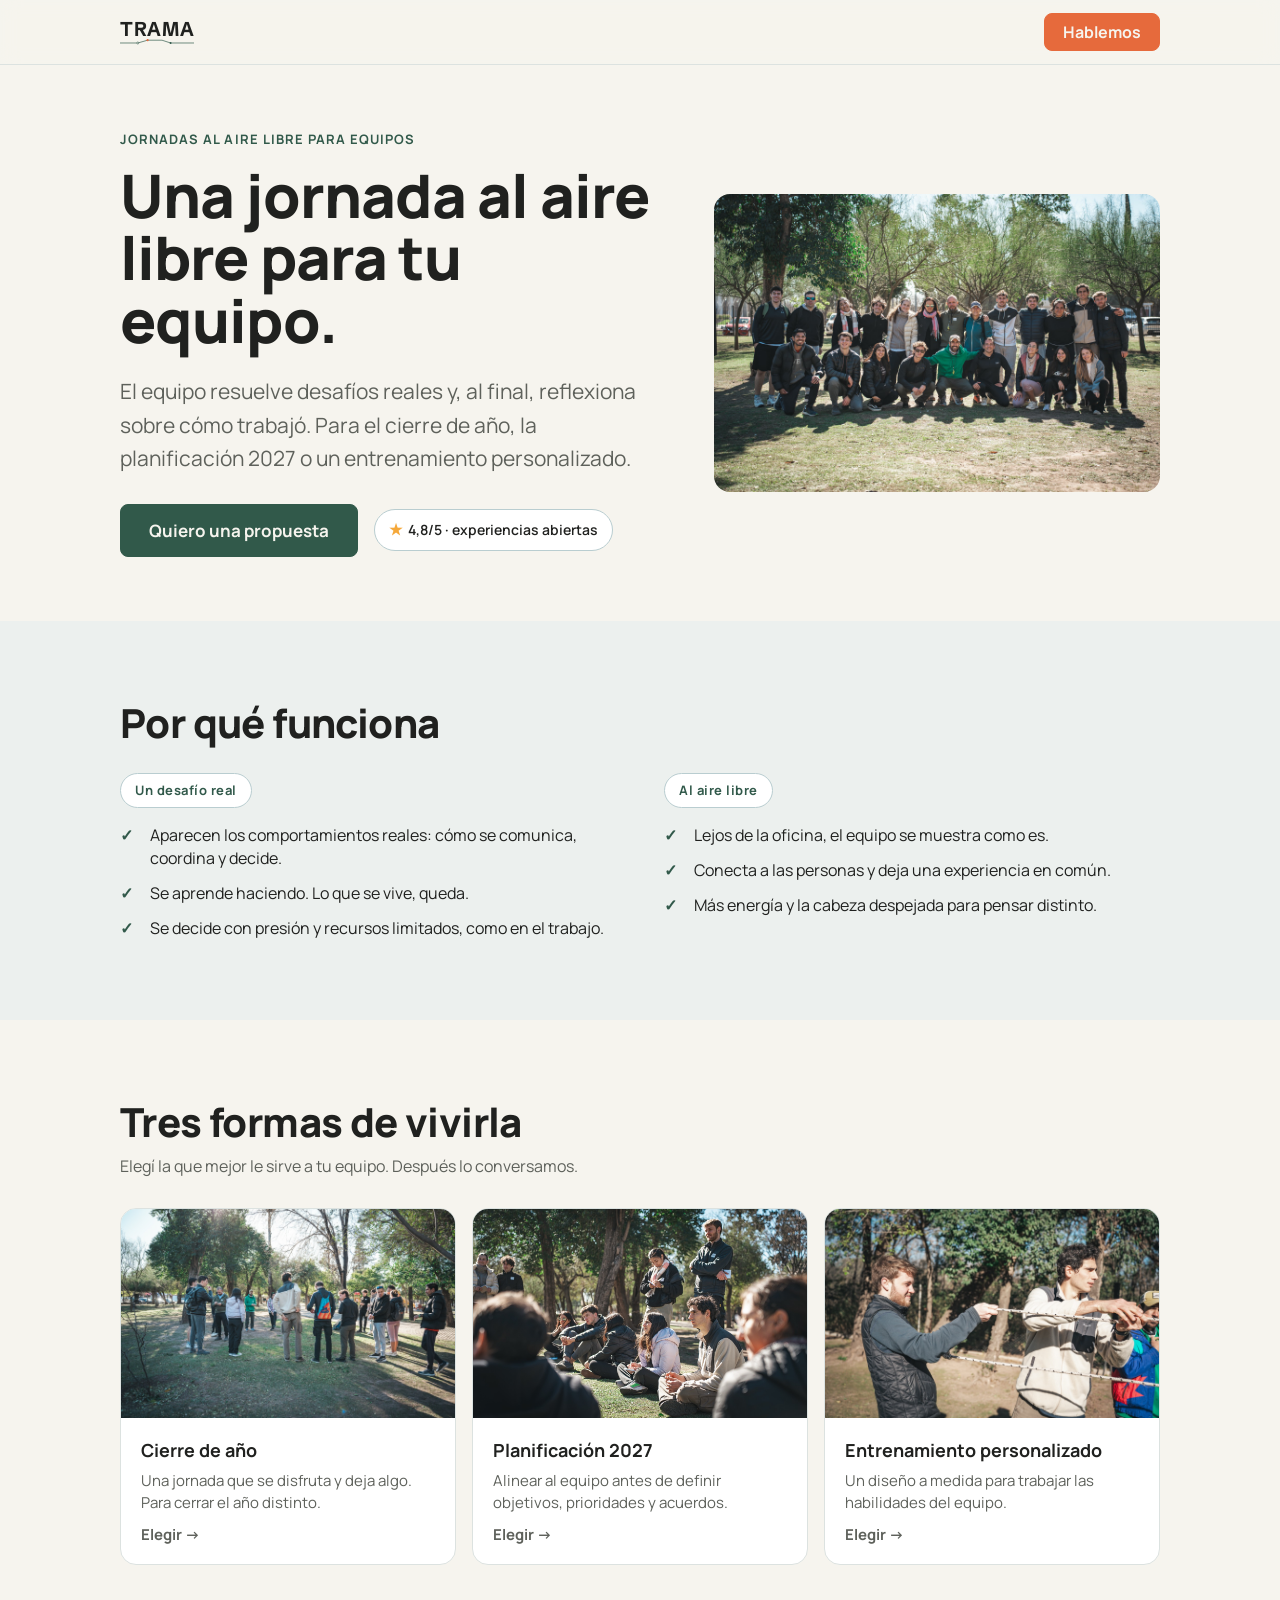
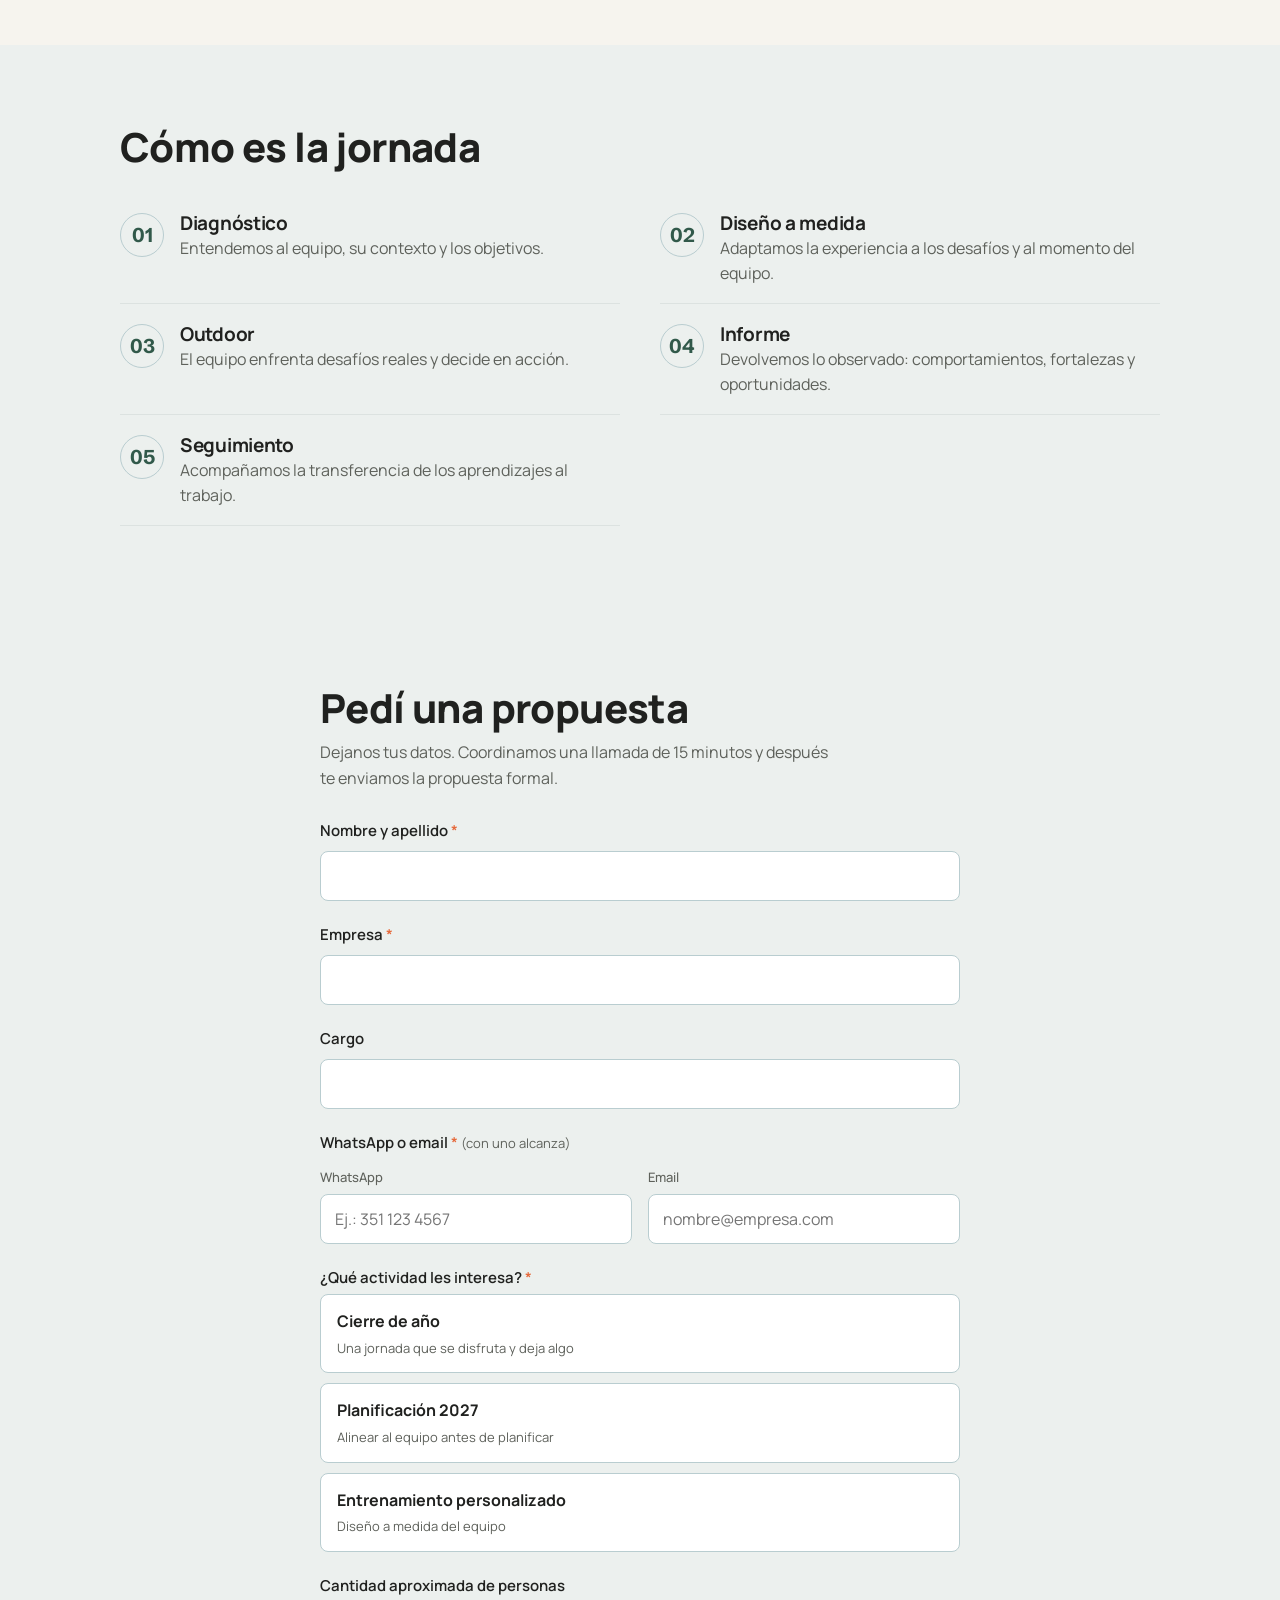
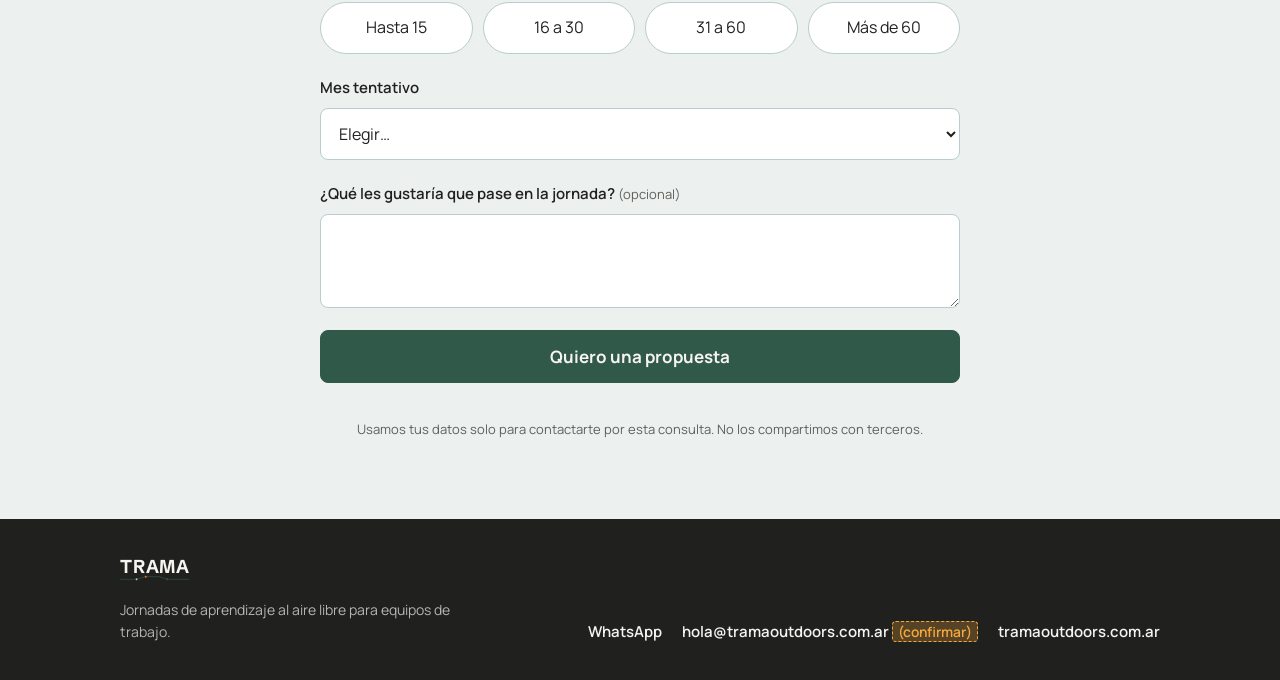
==== jornadas/index.html @ 4310eb59 "Add /jornadas captación landing Página estática en /jornadas: landing directa para captar consultas " ====
<!DOCTYPE html>
<html lang="es">
<head>
<meta charset="UTF-8" />
<meta name="viewport" content="width=device-width, initial-scale=1.0" />

<title>TRAMA — Jornadas al aire libre para equipos</title>
<meta name="description" content="Una jornada al aire libre para tu equipo: resuelve desafíos reales y después reflexiona sobre cómo trabajó. Para el cierre de año, la planificación 2027 o un entrenamiento personalizado." />
<meta name="theme-color" content="#F6F4EE" />
<link rel="icon" href="data:image/svg+xml,%3Csvg%20xmlns='http://www.w3.org/2000/svg'%20viewBox='0%200%2032%2032'%3E%3Crect%20width='32'%20height='32'%20rx='6'%20fill='%2331594A'/%3E%3Ctext%20x='16'%20y='23'%20font-family='Arial,sans-serif'%20font-size='20'%20font-weight='800'%20fill='%23F6F4EE'%20text-anchor='middle'%3ET%3C/text%3E%3C/svg%3E" />

<meta property="og:type" content="website" />
<meta property="og:site_name" content="TRAMA" />
<meta property="og:title" content="TRAMA — Jornadas al aire libre para equipos" />
<meta property="og:description" content="El equipo resuelve desafíos reales al aire libre y después reflexiona sobre cómo trabajó." />
<meta property="og:image" content="https://tramaoutdoors.com.ar/jornadas/img/equipo-banner.jpg" />
<meta name="twitter:card" content="summary_large_image" />

<link rel="preconnect" href="https://fonts.googleapis.com" />
<link rel="preconnect" href="https://fonts.gstatic.com" crossorigin />
<link href="https://fonts.googleapis.com/css2?family=Manrope:wght@400;500;600;700;800&family=Schibsted+Grotesk:wght@700&display=swap" rel="stylesheet" />
<link rel="stylesheet" href="styles.css" />
</head>
<body>

<a class="skip-link" href="#form">Ir al formulario</a>

<!-- ============================ HEADER ============================ -->
<header class="site-header" id="top">
  <div class="wrap header-inner">
    <a href="#top" class="logo-link" aria-label="TRAMA — inicio">
      <svg class="logo" viewBox="0 0 372 150" role="img" aria-label="TRAMA" fill="none" xmlns="http://www.w3.org/2000/svg">
        <text x="0" y="96" textLength="372" lengthAdjust="spacingAndGlyphs" font-family="'Schibsted Grotesk','Manrope',sans-serif" font-weight="700" font-size="100" letter-spacing="3" fill="currentColor">TRAMA</text>
        <path d="M0 130 H89 L138 116 H210 L253 130 H372" stroke="#31594A" stroke-width="3.4" stroke-linecap="round" stroke-linejoin="round"/>
        <circle cx="89" cy="130" r="5" fill="#F6F4EE" stroke="#31594A" stroke-width="3"/>
        <circle cx="138" cy="116" r="5.5" fill="#E66A3C"/>
        <circle cx="253" cy="130" r="5" fill="#31594A"/>
      </svg>
    </a>
    <a class="btn btn-accent" href="https://wa.me/5493512315618" target="_blank" rel="noopener">Hablemos</a>
  </div>
</header>

<main>

<!-- ============================ HERO ============================ -->
<section class="hero" aria-labelledby="hero-title">
  <div class="wrap hero-grid">
    <div class="hero-copy">
      <p class="eyebrow">Jornadas al aire libre para equipos</p>
      <h1 id="hero-title">Una jornada al aire libre para tu equipo.</h1>
      <p class="hero-sub">El equipo resuelve desafíos reales y, al final, reflexiona sobre cómo trabajó. Para el cierre de año, la planificación 2027 o un entrenamiento personalizado.</p>
      <div class="hero-cta">
        <a href="#form" class="btn btn-primary btn-lg">Quiero una propuesta</a>
        <span class="hero-chip"><span class="star" aria-hidden="true">★</span> 4,8/5 · experiencias abiertas</span>
      </div>
    </div>
    <div class="hero-media">
      <img src="img/equipo-banner.jpg" alt="Equipo reunido al aire libre en una jornada de TRAMA" fetchpriority="high" />
    </div>
  </div>
</section>

<!-- ============================ POR QUÉ FUNCIONA ============================ -->
<section class="section surface" aria-labelledby="ben-h">
  <div class="wrap">
    <h2 class="section-h" id="ben-h">Por qué funciona</h2>
    <div class="benefits">
      <div class="benefit-group">
        <span class="tag">Un desafío real</span>
        <ul>
          <li>Aparecen los comportamientos reales: cómo se comunica, coordina y decide.</li>
          <li>Se aprende haciendo. Lo que se vive, queda.</li>
          <li>Se decide con presión y recursos limitados, como en el trabajo.</li>
        </ul>
      </div>
      <div class="benefit-group">
        <span class="tag">Al aire libre</span>
        <ul>
          <li>Lejos de la oficina, el equipo se muestra como es.</li>
          <li>Conecta a las personas y deja una experiencia en común.</li>
          <li>Más energía y la cabeza despejada para pensar distinto.</li>
        </ul>
      </div>
    </div>
  </div>
</section>

<!-- ============================ TRES PROPUESTAS ============================ -->
<section class="section" id="propuestas" aria-labelledby="prop-h">
  <div class="wrap">
    <h2 class="section-h" id="prop-h">Tres formas de vivirla</h2>
    <p class="section-intro">Elegí la que mejor le sirve a tu equipo. Después lo conversamos.</p>
    <div class="options">
      <button type="button" class="option" data-activity="Cierre de año" aria-label="Elegir Cierre de año y pedir propuesta">
        <span class="option-media"><img src="img/outdoor-desarrollo.jpg" alt="Equipo de TRAMA en una ronda al aire libre" loading="lazy" /></span>
        <span class="option-body">
          <strong>Cierre de año</strong>
          <span>Una jornada que se disfruta y deja algo. Para cerrar el año distinto.</span>
          <span class="option-cta">Elegir <span aria-hidden="true">→</span></span>
        </span>
      </button>
      <button type="button" class="option" data-activity="Planificación 2027" aria-label="Elegir Planificación 2027 y pedir propuesta">
        <span class="option-media"><img src="img/exp-4.jpg" alt="Equipo en ronda de reflexión en el parque" loading="lazy" /></span>
        <span class="option-body">
          <strong>Planificación 2027</strong>
          <span>Alinear al equipo antes de definir objetivos, prioridades y acuerdos.</span>
          <span class="option-cta">Elegir <span aria-hidden="true">→</span></span>
        </span>
      </button>
      <button type="button" class="option" data-activity="Entrenamiento personalizado" aria-label="Elegir Entrenamiento personalizado y pedir propuesta">
        <span class="option-media"><img src="img/outdoor-jornadas.jpg" alt="Integrantes coordinando un desafío con una cuerda" loading="lazy" /></span>
        <span class="option-body">
          <strong>Entrenamiento personalizado</strong>
          <span>Un diseño a medida para trabajar las habilidades del equipo.</span>
          <span class="option-cta">Elegir <span aria-hidden="true">→</span></span>
        </span>
      </button>
    </div>
  </div>
</section>

<!-- ============================ CÓMO ES LA JORNADA ============================ -->
<section class="section surface" aria-labelledby="como-h">
  <div class="wrap">
    <h2 class="section-h" id="como-h">Cómo es la jornada</h2>
    <ol class="steps">
      <li class="step"><span class="step-n">01</span><div><h3>Diagnóstico</h3><p>Entendemos al equipo, su contexto y los objetivos.</p></div></li>
      <li class="step"><span class="step-n">02</span><div><h3>Diseño a medida</h3><p>Adaptamos la experiencia a los desafíos y al momento del equipo.</p></div></li>
      <li class="step"><span class="step-n">03</span><div><h3>Outdoor</h3><p>El equipo enfrenta desafíos reales y decide en acción.</p></div></li>
      <li class="step"><span class="step-n">04</span><div><h3>Informe</h3><p>Devolvemos lo observado: comportamientos, fortalezas y oportunidades.</p></div></li>
      <li class="step"><span class="step-n">05</span><div><h3>Seguimiento</h3><p>Acompañamos la transferencia de los aprendizajes al trabajo.</p></div></li>
    </ol>
  </div>
</section>

<!-- ============================ FORMULARIO ============================ -->
<section class="section form-section" id="form" aria-labelledby="form-h">
  <div class="wrap narrow">
    <h2 class="section-h" id="form-h">Pedí una propuesta</h2>
    <p class="form-intro">Dejanos tus datos. Coordinamos una llamada de 15 minutos y después te enviamos la propuesta formal.</p>

    <form id="lead-form" novalidate>
      <div class="hp" aria-hidden="true">
        <label>No completar este campo
          <input type="text" name="empresa_web" tabindex="-1" autocomplete="off" />
        </label>
      </div>

      <input type="hidden" name="variante" id="f-variante" value="directo" />
      <input type="hidden" name="utm_source" id="f-utm-source" value="" />
      <input type="hidden" name="utm_medium" id="f-utm-medium" value="" />
      <input type="hidden" name="utm_campaign" id="f-utm-campaign" value="" />
      <input type="hidden" name="utm_content" id="f-utm-content" value="" />
      <input type="hidden" name="utm_term" id="f-utm-term" value="" />
      <input type="hidden" name="pagina" id="f-pagina" value="" />

      <div class="field">
        <label for="nombre">Nombre y apellido <span class="req">*</span></label>
        <input type="text" id="nombre" name="nombre" autocomplete="name" required />
        <p class="err" data-err-for="nombre"></p>
      </div>

      <div class="field">
        <label for="empresa">Empresa <span class="req">*</span></label>
        <input type="text" id="empresa" name="empresa" autocomplete="organization" required />
        <p class="err" data-err-for="empresa"></p>
      </div>

      <div class="field">
        <label for="cargo">Cargo</label>
        <input type="text" id="cargo" name="cargo" autocomplete="organization-title" />
      </div>

      <fieldset class="field" id="contacto-group">
        <legend>WhatsApp o email <span class="req">*</span> <span class="hint">(con uno alcanza)</span></legend>
        <div class="field-sub">
          <label for="whatsapp" class="sub-label">WhatsApp</label>
          <input type="tel" id="whatsapp" name="whatsapp" inputmode="tel" autocomplete="tel" placeholder="Ej.: 351 123 4567" />
        </div>
        <div class="field-sub">
          <label for="email" class="sub-label">Email</label>
          <input type="email" id="email" name="email" autocomplete="email" placeholder="nombre@empresa.com" />
        </div>
        <p class="err" data-err-for="contacto"></p>
      </fieldset>

      <fieldset class="field">
        <legend>¿Qué actividad les interesa? <span class="req">*</span></legend>
        <div class="choice-grid" id="actividad-group">
          <label class="choice choice-lg">
            <input type="radio" name="actividad" value="Cierre de año" />
            <span class="choice-box"><strong>Cierre de año</strong><small>Una jornada que se disfruta y deja algo</small></span>
          </label>
          <label class="choice choice-lg">
            <input type="radio" name="actividad" value="Planificación 2027" />
            <span class="choice-box"><strong>Planificación 2027</strong><small>Alinear al equipo antes de planificar</small></span>
          </label>
          <label class="choice choice-lg">
            <input type="radio" name="actividad" value="Entrenamiento personalizado" />
            <span class="choice-box"><strong>Entrenamiento personalizado</strong><small>Diseño a medida del equipo</small></span>
          </label>
        </div>
        <p class="err" data-err-for="actividad"></p>
      </fieldset>

      <fieldset class="field">
        <legend>Cantidad aproximada de personas</legend>
        <div class="choice-grid choice-grid-pills">
          <label class="choice"><input type="radio" name="personas" value="Hasta 15" /><span class="choice-box">Hasta 15</span></label>
          <label class="choice"><input type="radio" name="personas" value="16 a 30" /><span class="choice-box">16 a 30</span></label>
          <label class="choice"><input type="radio" name="personas" value="31 a 60" /><span class="choice-box">31 a 60</span></label>
          <label class="choice"><input type="radio" name="personas" value="Más de 60" /><span class="choice-box">Más de 60</span></label>
        </div>
      </fieldset>

      <div class="field">
        <label for="mes">Mes tentativo</label>
        <select id="mes" name="mes">
          <option value="">Elegir…</option>
          <option>Octubre</option><option>Noviembre</option><option>Diciembre</option>
          <option>Enero</option><option>Febrero</option><option>Marzo</option>
          <option>Abril</option><option>Mayo</option><option>Junio</option>
          <option>Julio</option><option>Agosto</option><option>Septiembre</option>
          <option>Todavía no lo sé</option>
        </select>
      </div>

      <div class="field">
        <label for="mensaje">¿Qué les gustaría que pase en la jornada? <span class="hint">(opcional)</span></label>
        <textarea id="mensaje" name="mensaje" rows="3"></textarea>
      </div>

      <button type="submit" class="btn btn-primary btn-lg btn-block" id="submit-btn">Quiero una propuesta</button>
      <p class="privacy">Usamos tus datos solo para contactarte por esta consulta. No los compartimos con terceros.</p>
    </form>

    <div class="form-done" id="form-done" hidden role="status" aria-live="polite">
      <div class="form-done-icon" aria-hidden="true">✓</div>
      <h3>Recibimos los datos.</h3>
      <p>Te escribimos en <mark class="todo">24 horas hábiles</mark> para coordinar una llamada de 15 minutos.</p>
    </div>
  </div>
</section>

</main>

<!-- ============================ PIE ============================ -->
<footer class="site-footer">
  <div class="wrap footer-inner">
    <div>
      <svg class="logo logo-sm" viewBox="0 0 372 150" role="img" aria-label="TRAMA" fill="none" xmlns="http://www.w3.org/2000/svg">
        <text x="0" y="96" textLength="372" lengthAdjust="spacingAndGlyphs" font-family="'Schibsted Grotesk','Manrope',sans-serif" font-weight="700" font-size="100" letter-spacing="3" fill="currentColor">TRAMA</text>
        <path d="M0 130 H89 L138 116 H210 L253 130 H372" stroke="#31594A" stroke-width="3.4" stroke-linecap="round" stroke-linejoin="round"/>
        <circle cx="89" cy="130" r="5" fill="#F6F4EE" stroke="#31594A" stroke-width="3"/>
        <circle cx="138" cy="116" r="5.5" fill="#E66A3C"/>
        <circle cx="253" cy="130" r="5" fill="#31594A"/>
      </svg>
      <p class="footer-tag">Jornadas de aprendizaje al aire libre para equipos de trabajo.</p>
    </div>
    <nav class="footer-links" aria-label="Contacto">
      <a href="https://wa.me/5493512315618" target="_blank" rel="noopener">WhatsApp</a>
      <a href="mailto:hola@tramaoutdoors.com.ar" id="footer-email">hola@tramaoutdoors.com.ar <mark class="todo">(confirmar)</mark></a>
      <a href="https://tramaoutdoors.com.ar" target="_blank" rel="noopener">tramaoutdoors.com.ar</a>
    </nav>
  </div>
</footer>

<script src="script.js"></script>
</body>
</html>
---- jornadas/styles.css ----
/* ============================================================
   TRAMA — Landing de captación · Sistema de diseño
   Colores, tipografía y componentes según el brief.
   ============================================================ */

:root{
  /* Paleta */
  --green:#31594A;        /* primario */
  --green-hover:#274638;
  --terracota:#E66A3C;    /* acento — un solo punto fuerte por pantalla */
  --terracota-hover:#CB5329;
  --amber:#F5A83A;        /* destacados */
  --mist:#B9CDD0;         /* superficies y bordes */
  --carbon:#20211F;       /* texto */
  --paper:#F6F4EE;        /* fondo */

  /* Derivados funcionales */
  --muted:#5e615b;
  --surface:#ECF0EE;      /* azul grisáceo muy diluido para fondos alternos */
  --border:#DCE2E0;
  --border-strong:#B9CDD0;

  --sans:'Manrope',-apple-system,BlinkMacSystemFont,'Segoe UI',Roboto,sans-serif;
  --logo:'Schibsted Grotesk',var(--sans);

  --radius:8px;
  --radius-lg:16px;
  --radius-pill:999px;

  --wrap:1120px;
  --wrap-narrow:720px;
  --gut:clamp(20px,5vw,40px);

  --ease:cubic-bezier(0,0,0.2,1);
}

*{box-sizing:border-box;}
[hidden]{display:none !important;}
html{-webkit-text-size-adjust:100%;scroll-behavior:smooth;}
body{
  margin:0;background:var(--paper);color:var(--carbon);
  font-family:var(--sans);font-size:16px;line-height:1.6;font-weight:400;
  -webkit-font-smoothing:antialiased;
}
@media(prefers-reduced-motion:reduce){html{scroll-behavior:auto;}}

img{max-width:100%;display:block;}
a{color:var(--green);text-decoration:none;}
a:hover{text-decoration:underline;}
h1,h2,h3{margin:0;line-height:1.1;font-weight:800;letter-spacing:-0.015em;}
p{margin:0;}
ul,ol{margin:0;padding:0;list-style:none;}

/* Tipografía */
h1{font-size:clamp(34px,7.5vw,60px);line-height:1.04;}
.section-h{font-size:clamp(26px,4.6vw,40px);line-height:1.1;}
.lead{font-size:clamp(20px,3.2vw,28px);line-height:1.35;font-weight:600;}

/* Layout */
.wrap{max-width:var(--wrap);margin:0 auto;padding-inline:var(--gut);}
.narrow{max-width:var(--wrap-narrow);}
.section{padding-block:clamp(44px,8vw,80px);}
.surface{background:var(--surface);}
.section,.hero,#top{scroll-margin-top:76px;}

.eyebrow{
  font-size:13px;font-weight:700;letter-spacing:0.08em;text-transform:uppercase;
  color:var(--green);margin:0 0 14px;
}
.eyebrow-accent{color:var(--terracota);}

/* Accesibilidad */
.skip-link{
  position:absolute;left:12px;top:-60px;z-index:200;background:var(--green);color:#fff;
  padding:10px 16px;border-radius:var(--radius);transition:top .15s var(--ease);
}
.skip-link:focus{top:12px;text-decoration:none;}
:focus-visible{outline:3px solid var(--amber);outline-offset:2px;border-radius:4px;}

/* Marcadores [COMPLETAR] visibles */
.todo{
  background:rgba(245,168,58,.22);color:#8a5a12;border:1px dashed var(--amber);
  padding:0 .35em;border-radius:4px;font-style:normal;font-weight:600;font-size:.92em;
}

/* ===================== Botones ===================== */
.btn{
  display:inline-flex;align-items:center;justify-content:center;gap:.5em;
  font-family:var(--sans);font-weight:700;font-size:16px;line-height:1;
  padding:14px 22px;border-radius:var(--radius);border:1.5px solid transparent;cursor:pointer;
  transition:background .15s var(--ease),border-color .15s var(--ease),color .15s var(--ease),transform .12s var(--ease);
  text-align:center;
}
.btn:hover{text-decoration:none;}
.btn-lg{padding:17px 28px;font-size:17px;}
.btn-block{width:100%;}
.btn-primary{background:var(--green);color:var(--paper);border-color:var(--green);}
.btn-primary:hover{background:var(--green-hover);border-color:var(--green-hover);}
.btn-accent{background:var(--terracota);color:var(--paper);border-color:var(--terracota);}
.btn-accent:hover{background:var(--terracota-hover);border-color:var(--terracota-hover);}
.btn-secondary{background:transparent;color:var(--carbon);border-color:var(--carbon);}
.btn-secondary:hover{background:var(--carbon);color:var(--paper);}
.btn[disabled]{opacity:.55;cursor:not-allowed;}

/* Etiquetas redondeadas de categoría */
.tag{
  display:inline-block;font-size:13px;font-weight:700;letter-spacing:.04em;
  color:var(--green);background:#fff;border:1px solid var(--border-strong);
  padding:6px 14px;border-radius:var(--radius-pill);margin-bottom:16px;
}

/* ===================== Header ===================== */
.site-header{
  position:sticky;top:0;z-index:100;background:rgba(246,244,238,.9);
  backdrop-filter:saturate(140%) blur(10px);border-bottom:1px solid var(--border);
}
.header-inner{display:flex;align-items:center;justify-content:space-between;height:64px;}
.logo-link{display:inline-flex;align-items:center;}
.logo-link:hover{text-decoration:none;}
.logo{height:30px;width:auto;color:var(--carbon);}
.logo-sm{height:28px;}
.header-inner .btn{padding:10px 18px;}

/* ===================== Hero ===================== */
.hero{padding-block:clamp(32px,7vw,64px);}
.hero-grid{display:grid;gap:clamp(24px,5vw,48px);align-items:center;}
.hero-copy{max-width:640px;}
.hero h1{margin:.1em 0 .4em;}
.hero-sub{font-size:clamp(17px,2.4vw,21px);color:var(--muted);max-width:40ch;}
.hero-cta{display:flex;flex-wrap:wrap;align-items:center;gap:16px;margin-top:28px;}
.hero-chip{display:inline-flex;align-items:center;gap:.4em;font-size:14px;font-weight:600;color:var(--carbon);
  background:#fff;border:1px solid var(--border-strong);border-radius:var(--radius-pill);padding:8px 14px;}
.hero-chip .star{color:var(--amber);font-size:15px;}
.hero-media img{width:100%;aspect-ratio:3/2;object-fit:cover;border-radius:var(--radius-lg);display:block;}
.hero-dates{
  font-size:14px;font-weight:600;color:var(--green);
  background:#fff;border:1px solid var(--border-strong);border-radius:var(--radius-pill);padding:8px 16px;margin:0;
}
.hero-dates[hidden]{display:none;}

/* ===================== Marcadores de foto ===================== */
.photo{
  position:relative;border:1.5px dashed var(--border-strong);border-radius:var(--radius-lg);
  background:var(--surface);display:flex;align-items:flex-end;overflow:hidden;margin:0;
}
.photo-hero{aspect-ratio:4/3;}
.photo-tag{
  font-size:12.5px;line-height:1.4;color:var(--muted);font-style:italic;
  padding:12px 14px;background:linear-gradient(transparent,rgba(246,244,238,.85));width:100%;
}

/* ===================== Problema ===================== */
.problem-main{font-size:clamp(24px,4.4vw,38px);font-weight:800;line-height:1.12;letter-spacing:-.02em;margin:0 0 .4em;max-width:18ch;}
.problem-sub{font-size:clamp(17px,2.4vw,21px);color:var(--muted);max-width:46ch;}

/* ===================== Qué es ===================== */
#quees .lead{margin:.5em 0 .8em;max-width:26ch;}
.quees-note{font-size:16px;color:var(--muted);max-width:60ch;}

/* ===================== Por qué funciona (beneficios) ===================== */
.benefits{display:grid;gap:28px;margin-top:28px;}
.benefit-group .tag{margin-bottom:16px;}
.benefit-group ul{display:grid;gap:12px;}
.benefit-group li{position:relative;padding-left:30px;font-size:16px;line-height:1.45;color:var(--carbon);}
.benefit-group li::before{content:"✓";position:absolute;left:0;top:0;color:var(--green);font-weight:800;}

/* ===================== Tres propuestas ===================== */
.section-intro{color:var(--muted);margin:10px 0 0;max-width:52ch;}
.options{display:grid;gap:16px;margin-top:28px;}
.option{text-align:left;cursor:pointer;background:#fff;border:1px solid var(--border);border-radius:var(--radius-lg);
  overflow:hidden;padding:0;font:inherit;color:inherit;display:flex;flex-direction:column;
  transition:border-color .15s var(--ease),box-shadow .15s var(--ease);}
.option:hover{border-color:var(--green);box-shadow:0 0 0 1px var(--green);}
.option-media{display:block;aspect-ratio:16/10;overflow:hidden;background:var(--surface);}
.option-media img{width:100%;height:100%;object-fit:cover;display:block;}
.option-body{display:flex;flex-direction:column;gap:6px;padding:18px 20px;}
.option-body strong{font-size:18px;}
.option-body > span{color:var(--muted);font-size:15px;line-height:1.45;}
.option-cta{color:var(--green);font-weight:700;font-size:14px;margin-top:4px;}

/* ===================== Formatos ===================== */
.cards-2{display:grid;gap:16px;margin-top:28px;}
.card{background:#fff;border:1px solid var(--border);border-radius:var(--radius-lg);padding:24px;}
.card-specs{display:flex;flex-direction:column;gap:10px;font-size:16px;}
.card-specs strong{color:var(--carbon);}

/* ===================== Cómo trabajamos ===================== */
.steps{display:grid;gap:4px;margin-top:28px;}
.step{display:grid;grid-template-columns:auto 1fr;gap:16px;align-items:start;padding:16px 0;border-top:1px solid var(--border);}
.step:first-child{border-top:none;}
.step-n{font-family:var(--logo);font-weight:700;font-size:20px;color:var(--green);
  width:44px;height:44px;flex:none;display:flex;align-items:center;justify-content:center;
  border:1.5px solid var(--border-strong);border-radius:var(--radius-pill);}
.step h3{font-size:19px;font-weight:700;margin-bottom:2px;}
.step p{color:var(--muted);}

/* ===================== Qué se lleva ===================== */
.takeaways{display:grid;gap:14px;margin-top:28px;}
.takeaway{position:relative;padding-left:34px;font-size:clamp(17px,2.4vw,20px);font-weight:600;}
.takeaway::before{content:"";position:absolute;left:0;top:.5em;width:14px;height:14px;border-radius:50%;
  background:var(--green);box-shadow:0 0 0 4px rgba(49,89,74,.14);}

/* ===================== Confianza ===================== */
.rating{display:flex;align-items:center;gap:20px;flex-wrap:wrap;
  background:#fff;border:1px solid var(--border);border-radius:var(--radius-lg);padding:22px 26px;margin:24px 0 32px;}
.rating-score{font-size:clamp(44px,8vw,60px);font-weight:800;color:var(--amber);line-height:1;letter-spacing:-.02em;}
.rating-right{display:flex;flex-direction:column;gap:4px;}
.stars{color:var(--amber);font-size:20px;letter-spacing:2px;}
.rating-label{font-size:15px;color:var(--muted);}
.rating-label strong{color:var(--carbon);}

.testis{display:grid;gap:16px;}
.testi{margin:0;background:#fff;border:1px solid var(--border);border-radius:var(--radius-lg);padding:22px;}
.testi p{font-size:17px;line-height:1.5;font-weight:500;}
.testi cite{display:block;margin-top:14px;font-size:13px;font-style:normal;color:var(--muted);}

.founders-h{font-size:19px;font-weight:700;margin:40px 0 16px;}
.founders{display:grid;gap:16px;}
.founder{display:flex;align-items:center;gap:16px;}
.founder-photo{flex:none;width:60px;height:60px;border-radius:50%;overflow:hidden;position:relative;
  border:1.5px dashed var(--border-strong);background:var(--surface);display:flex;align-items:center;justify-content:center;}
.founder-photo .photo-tag{font-size:9px;padding:4px;text-align:center;background:none;}
.founder strong{display:block;font-size:16px;}
.founder span{color:var(--muted);font-size:14.5px;}

/* ===================== Formulario ===================== */
.form-section{background:var(--surface);}
.form-intro{color:var(--muted);margin:10px 0 28px;max-width:52ch;}
#lead-form{display:grid;gap:22px;}
.field{display:grid;gap:8px;border:0;padding:0;margin:0;min-width:0;}
.field > label,.field legend{font-weight:600;font-size:15px;color:var(--carbon);padding:0;}
.field legend{margin-bottom:4px;}
.req{color:var(--terracota);}
.hint{font-weight:400;color:var(--muted);font-size:13px;}
.field input[type=text],.field input[type=tel],.field input[type=email],.field select,.field textarea{
  width:100%;font-family:var(--sans);font-size:16px;color:var(--carbon);background:#fff;
  border:1.5px solid var(--border-strong);border-radius:var(--radius);padding:13px 14px;
}
.field textarea{resize:vertical;}
.field input:focus,.field select:focus,.field textarea:focus{border-color:var(--green);outline:none;box-shadow:0 0 0 3px rgba(49,89,74,.15);}
.field input.invalid,.field .invalid{border-color:var(--terracota);}
.field-sub{display:grid;gap:6px;margin-top:8px;}
.sub-label{font-size:13px;color:var(--muted);font-weight:500;}
.err{color:var(--terracota-hover);font-size:13.5px;font-weight:600;margin:0;min-height:0;}
.err:empty{display:none;}

/* Botones de opción grandes (actividad) y pills (personas) */
.choice-grid{display:grid;gap:10px;}
.choice-grid-pills{grid-template-columns:repeat(2,1fr);}
.choice{position:relative;cursor:pointer;}
.choice input{position:absolute;opacity:0;width:1px;height:1px;}
.choice-box{
  display:flex;flex-direction:column;gap:3px;justify-content:center;
  border:1.5px solid var(--border-strong);border-radius:var(--radius);background:#fff;
  padding:14px 16px;transition:border-color .12s var(--ease),background .12s var(--ease),box-shadow .12s var(--ease);
}
.choice-lg .choice-box{min-height:62px;}
.choice-box strong{font-size:16px;}
.choice-box small{color:var(--muted);font-size:13px;}
.choice-grid-pills .choice-box{text-align:center;align-items:center;border-radius:var(--radius-pill);padding:12px 10px;}
.choice:hover .choice-box{border-color:var(--green);}
.choice input:checked + .choice-box{border-color:var(--green);background:rgba(49,89,74,.07);box-shadow:inset 0 0 0 1px var(--green);}
.choice input:focus-visible + .choice-box{outline:3px solid var(--amber);outline-offset:2px;}

/* Honeypot */
.hp{position:absolute;left:-9999px;width:1px;height:1px;overflow:hidden;}

.privacy{font-size:13px;color:var(--muted);text-align:center;margin:14px 0 0;}

/* Éxito */
.form-done{text-align:center;background:#fff;border:1px solid var(--border);border-radius:var(--radius-lg);padding:40px 28px;}
.form-done-icon{width:56px;height:56px;border-radius:50%;background:var(--green);color:#fff;font-size:28px;
  display:flex;align-items:center;justify-content:center;margin:0 auto 18px;}
.form-done h3{font-size:24px;margin-bottom:8px;}
.form-done p{color:var(--muted);font-size:17px;}

/* ===================== Footer ===================== */
.site-footer{background:var(--carbon);color:var(--paper);padding-block:36px;}
.site-footer .logo{color:var(--paper);}
.footer-inner{display:flex;flex-direction:column;gap:20px;justify-content:space-between;}
.footer-tag{color:rgba(246,244,238,.7);font-size:14px;margin-top:8px;max-width:40ch;}
.footer-links{display:flex;flex-wrap:wrap;gap:20px;}
.footer-links a{color:var(--paper);font-weight:600;font-size:15px;}
.footer-links a:hover{color:var(--amber);}
.site-footer .todo{background:rgba(245,168,58,.25);color:var(--amber);border-color:var(--amber);}

/* ===================== Desktop ===================== */
@media(min-width:720px){
  .cards-2{grid-template-columns:1fr 1fr;}
  .options{grid-template-columns:repeat(3,1fr);}
  .benefits{grid-template-columns:1fr 1fr;gap:48px;}
  .testis{grid-template-columns:repeat(3,1fr);}
  .founders{grid-template-columns:repeat(3,1fr);}
  .founder{flex-direction:column;align-items:flex-start;text-align:left;}
  .choice-grid-pills{grid-template-columns:repeat(4,1fr);}
  #contacto-group{grid-template-columns:1fr 1fr;gap:16px;}
  #contacto-group legend{grid-column:1/-1;}
  #contacto-group .err{grid-column:1/-1;}
}
@media(min-width:900px){
  .hero-grid{grid-template-columns:1.1fr .9fr;}
  .footer-inner{flex-direction:row;align-items:flex-end;}
  .steps{grid-template-columns:1fr 1fr;gap:4px 40px;}
  .step{border-top:none;border-bottom:1px solid var(--border);}
}
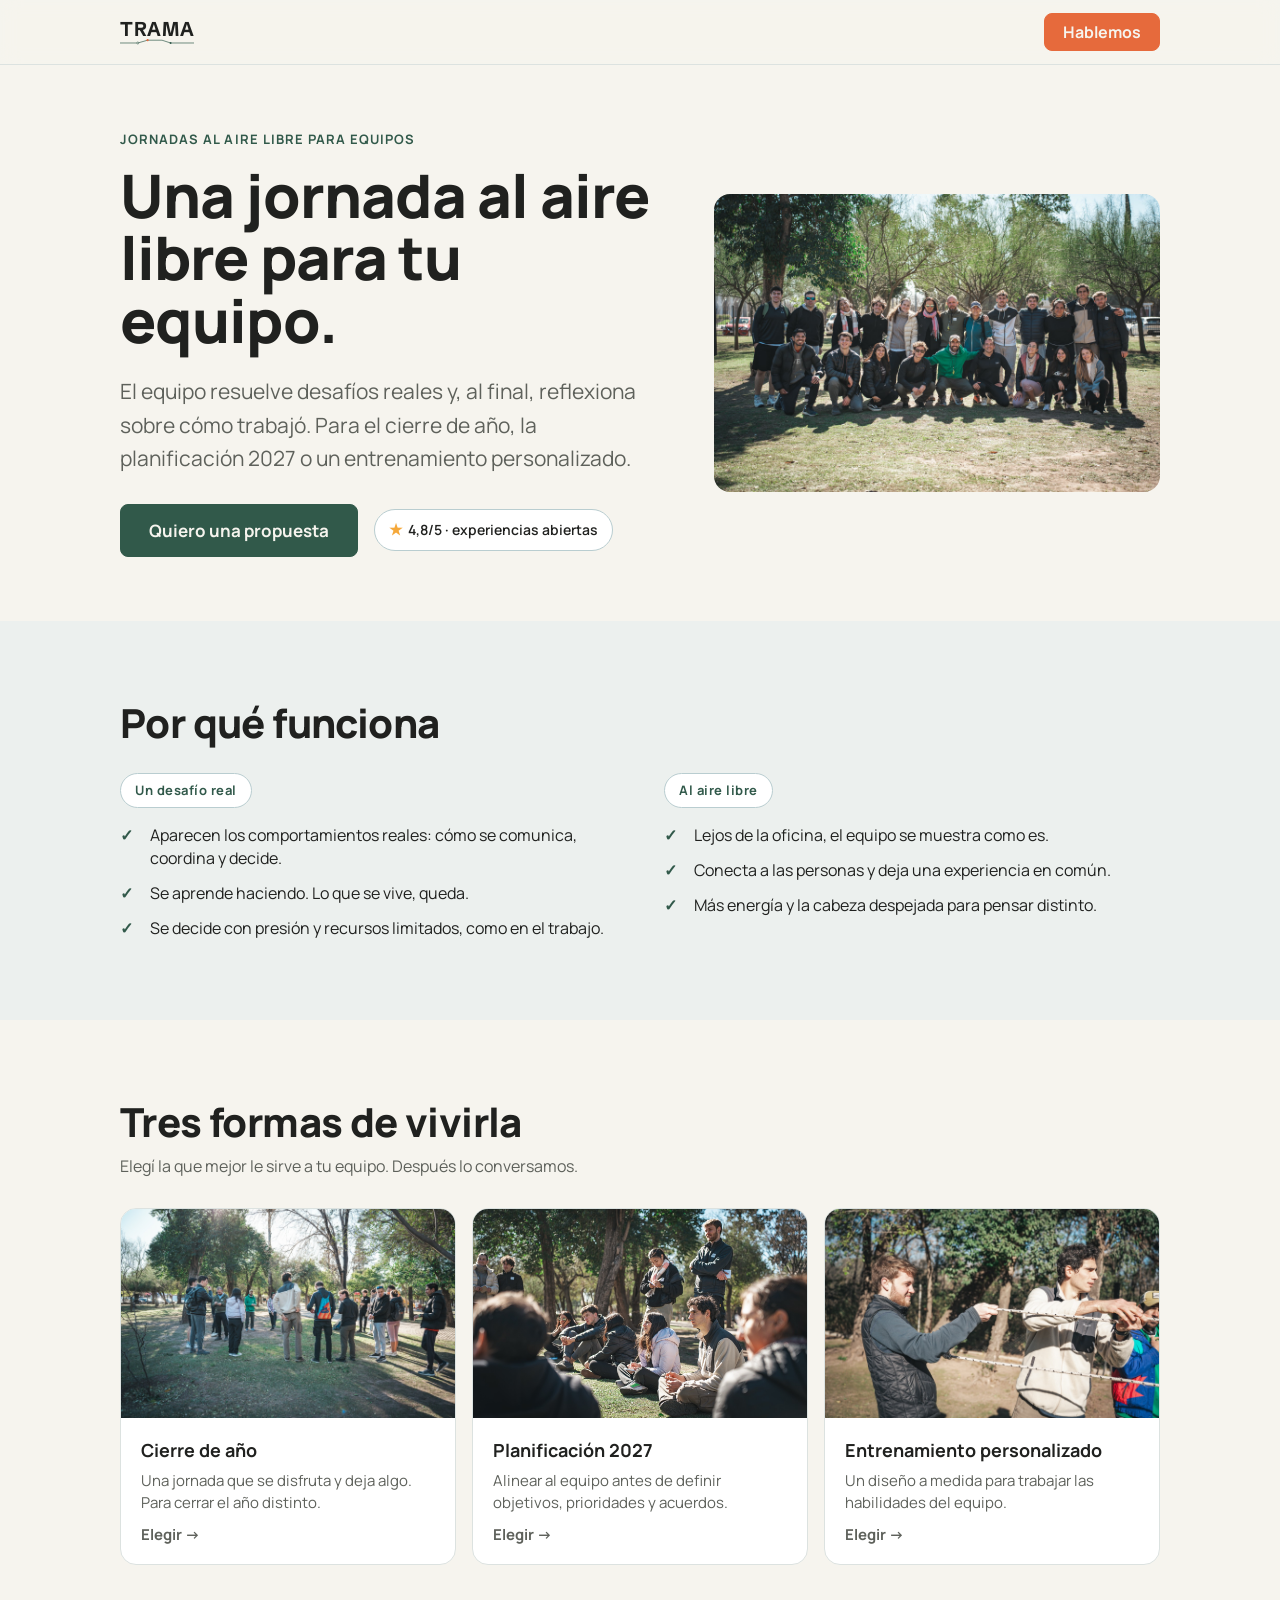
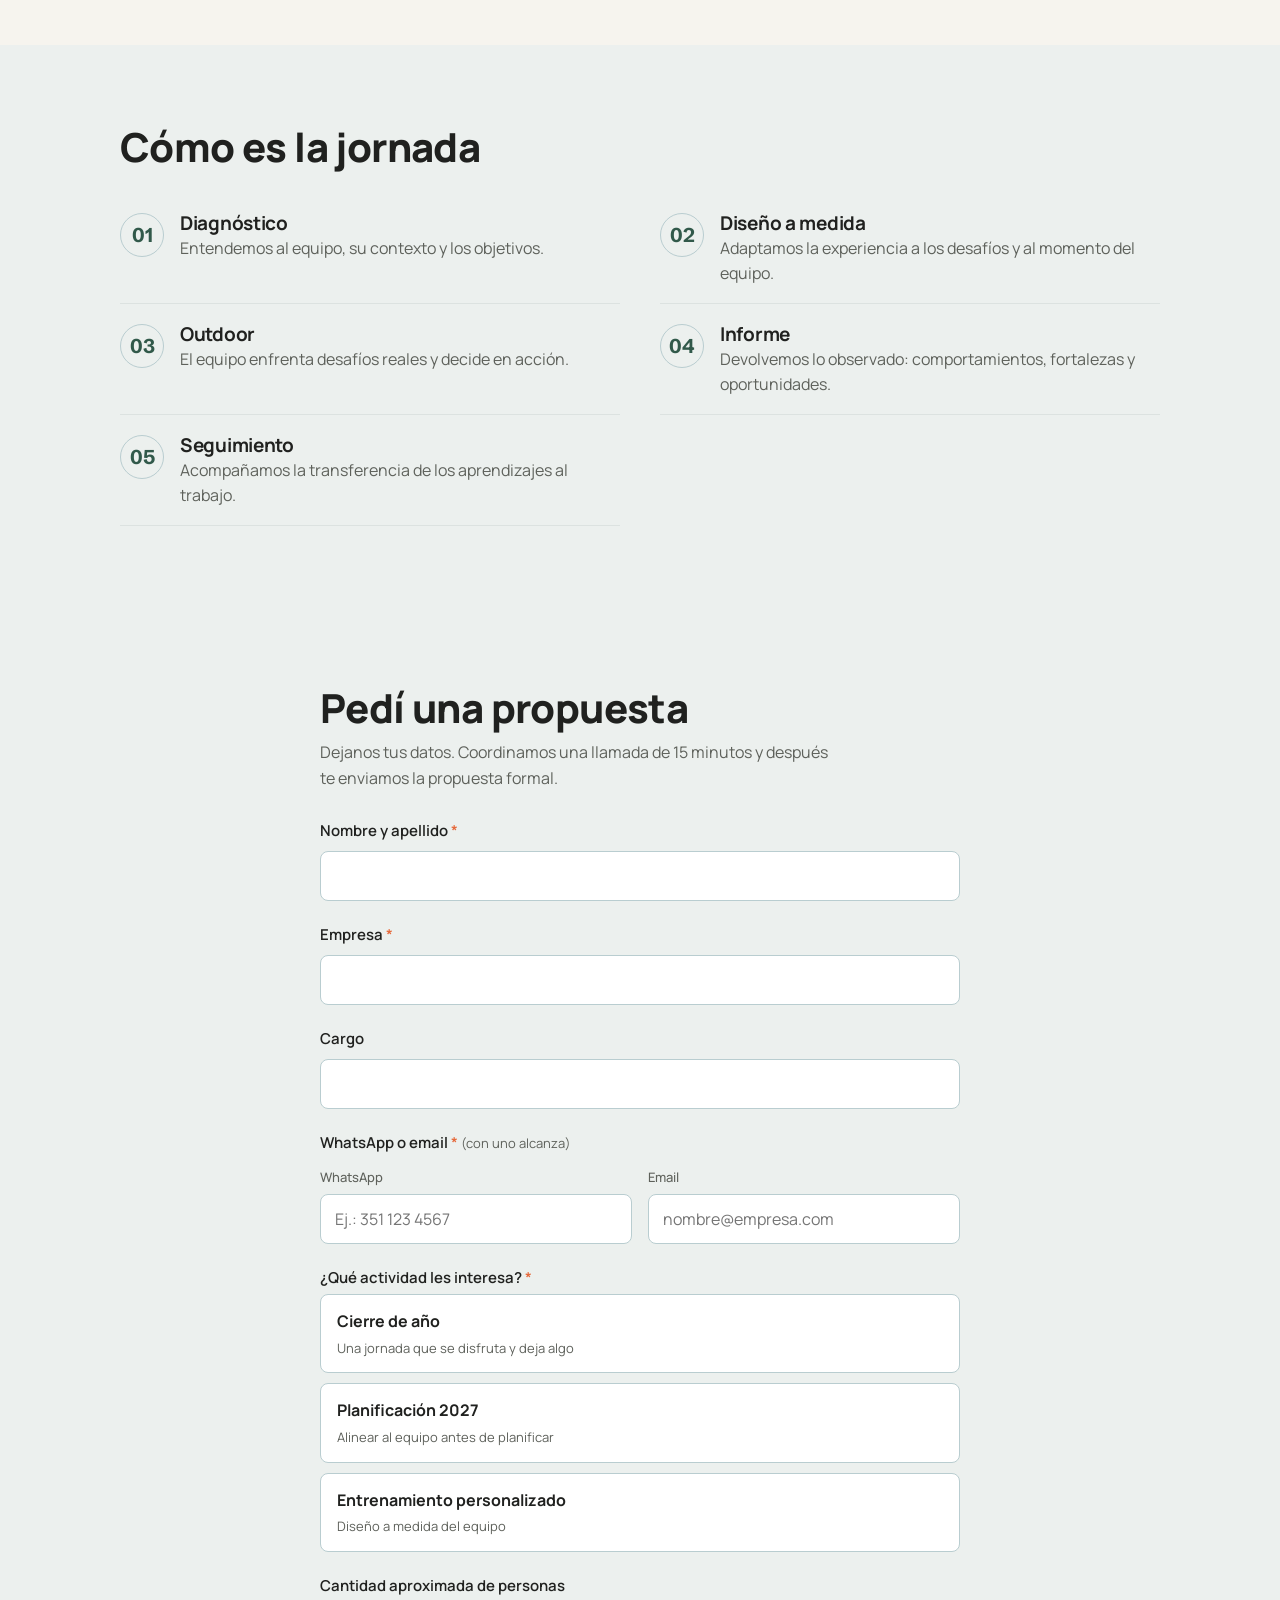
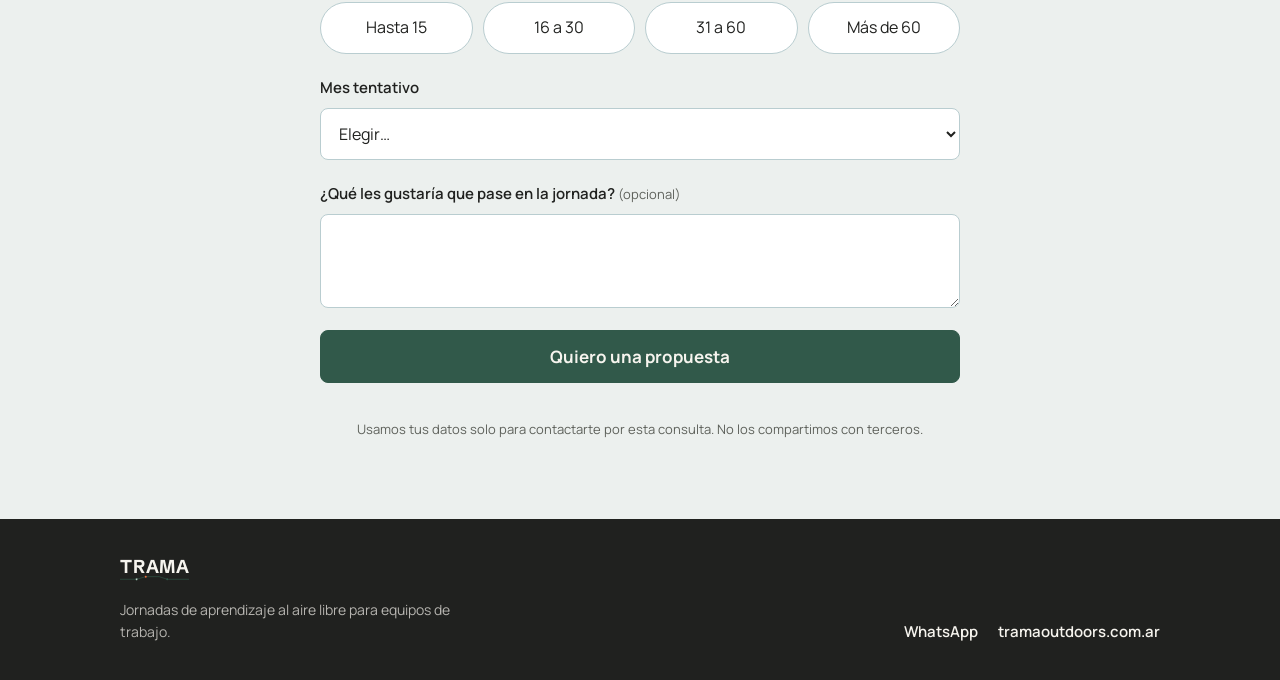
==== commit 85f13c54: "Fijar plazo (24 h hábiles) y quitar email del pie Co-Authored-By: Claude Opus 4.8 <noreply@anthropic" ====
--- a/jornadas/index.html
+++ b/jornadas/index.html
@@ -19,7 +19,7 @@
 <link rel="preconnect" href="https://fonts.googleapis.com" />
 <link rel="preconnect" href="https://fonts.gstatic.com" crossorigin />
 <link href="https://fonts.googleapis.com/css2?family=Manrope:wght@400;500;600;700;800&family=Schibsted+Grotesk:wght@700&display=swap" rel="stylesheet" />
-<link rel="stylesheet" href="styles.css" />
+<link rel="stylesheet" href="/jornadas/styles.css" />
 </head>
 <body>
 
@@ -56,7 +56,7 @@
       </div>
     </div>
     <div class="hero-media">
-      <img src="img/equipo-banner.jpg" alt="Equipo reunido al aire libre en una jornada de TRAMA" fetchpriority="high" />
+      <img src="/jornadas/img/equipo-banner.jpg" alt="Equipo reunido al aire libre en una jornada de TRAMA" fetchpriority="high" />
     </div>
   </div>
 </section>
@@ -93,7 +93,7 @@
     <p class="section-intro">Elegí la que mejor le sirve a tu equipo. Después lo conversamos.</p>
     <div class="options">
       <button type="button" class="option" data-activity="Cierre de año" aria-label="Elegir Cierre de año y pedir propuesta">
-        <span class="option-media"><img src="img/outdoor-desarrollo.jpg" alt="Equipo de TRAMA en una ronda al aire libre" loading="lazy" /></span>
+        <span class="option-media"><img src="/jornadas/img/outdoor-desarrollo.jpg" alt="Equipo de TRAMA en una ronda al aire libre" loading="lazy" /></span>
         <span class="option-body">
           <strong>Cierre de año</strong>
           <span>Una jornada que se disfruta y deja algo. Para cerrar el año distinto.</span>
@@ -101,7 +101,7 @@
         </span>
       </button>
       <button type="button" class="option" data-activity="Planificación 2027" aria-label="Elegir Planificación 2027 y pedir propuesta">
-        <span class="option-media"><img src="img/exp-4.jpg" alt="Equipo en ronda de reflexión en el parque" loading="lazy" /></span>
+        <span class="option-media"><img src="/jornadas/img/exp-4.jpg" alt="Equipo en ronda de reflexión en el parque" loading="lazy" /></span>
         <span class="option-body">
           <strong>Planificación 2027</strong>
           <span>Alinear al equipo antes de definir objetivos, prioridades y acuerdos.</span>
@@ -109,7 +109,7 @@
         </span>
       </button>
       <button type="button" class="option" data-activity="Entrenamiento personalizado" aria-label="Elegir Entrenamiento personalizado y pedir propuesta">
-        <span class="option-media"><img src="img/outdoor-jornadas.jpg" alt="Integrantes coordinando un desafío con una cuerda" loading="lazy" /></span>
+        <span class="option-media"><img src="/jornadas/img/outdoor-jornadas.jpg" alt="Integrantes coordinando un desafío con una cuerda" loading="lazy" /></span>
         <span class="option-body">
           <strong>Entrenamiento personalizado</strong>
           <span>Un diseño a medida para trabajar las habilidades del equipo.</span>
@@ -238,7 +238,7 @@
     <div class="form-done" id="form-done" hidden role="status" aria-live="polite">
       <div class="form-done-icon" aria-hidden="true">✓</div>
       <h3>Recibimos los datos.</h3>
-      <p>Te escribimos en <mark class="todo">24 horas hábiles</mark> para coordinar una llamada de 15 minutos.</p>
+      <p>Te escribimos en 24 horas hábiles para coordinar una llamada de 15 minutos.</p>
     </div>
   </div>
 </section>
@@ -260,12 +260,11 @@
     </div>
     <nav class="footer-links" aria-label="Contacto">
       <a href="https://wa.me/5493512315618" target="_blank" rel="noopener">WhatsApp</a>
-      <a href="mailto:hola@tramaoutdoors.com.ar" id="footer-email">hola@tramaoutdoors.com.ar <mark class="todo">(confirmar)</mark></a>
       <a href="https://tramaoutdoors.com.ar" target="_blank" rel="noopener">tramaoutdoors.com.ar</a>
     </nav>
   </div>
 </footer>
 
-<script src="script.js"></script>
+<script src="/jornadas/script.js"></script>
 </body>
 </html>
